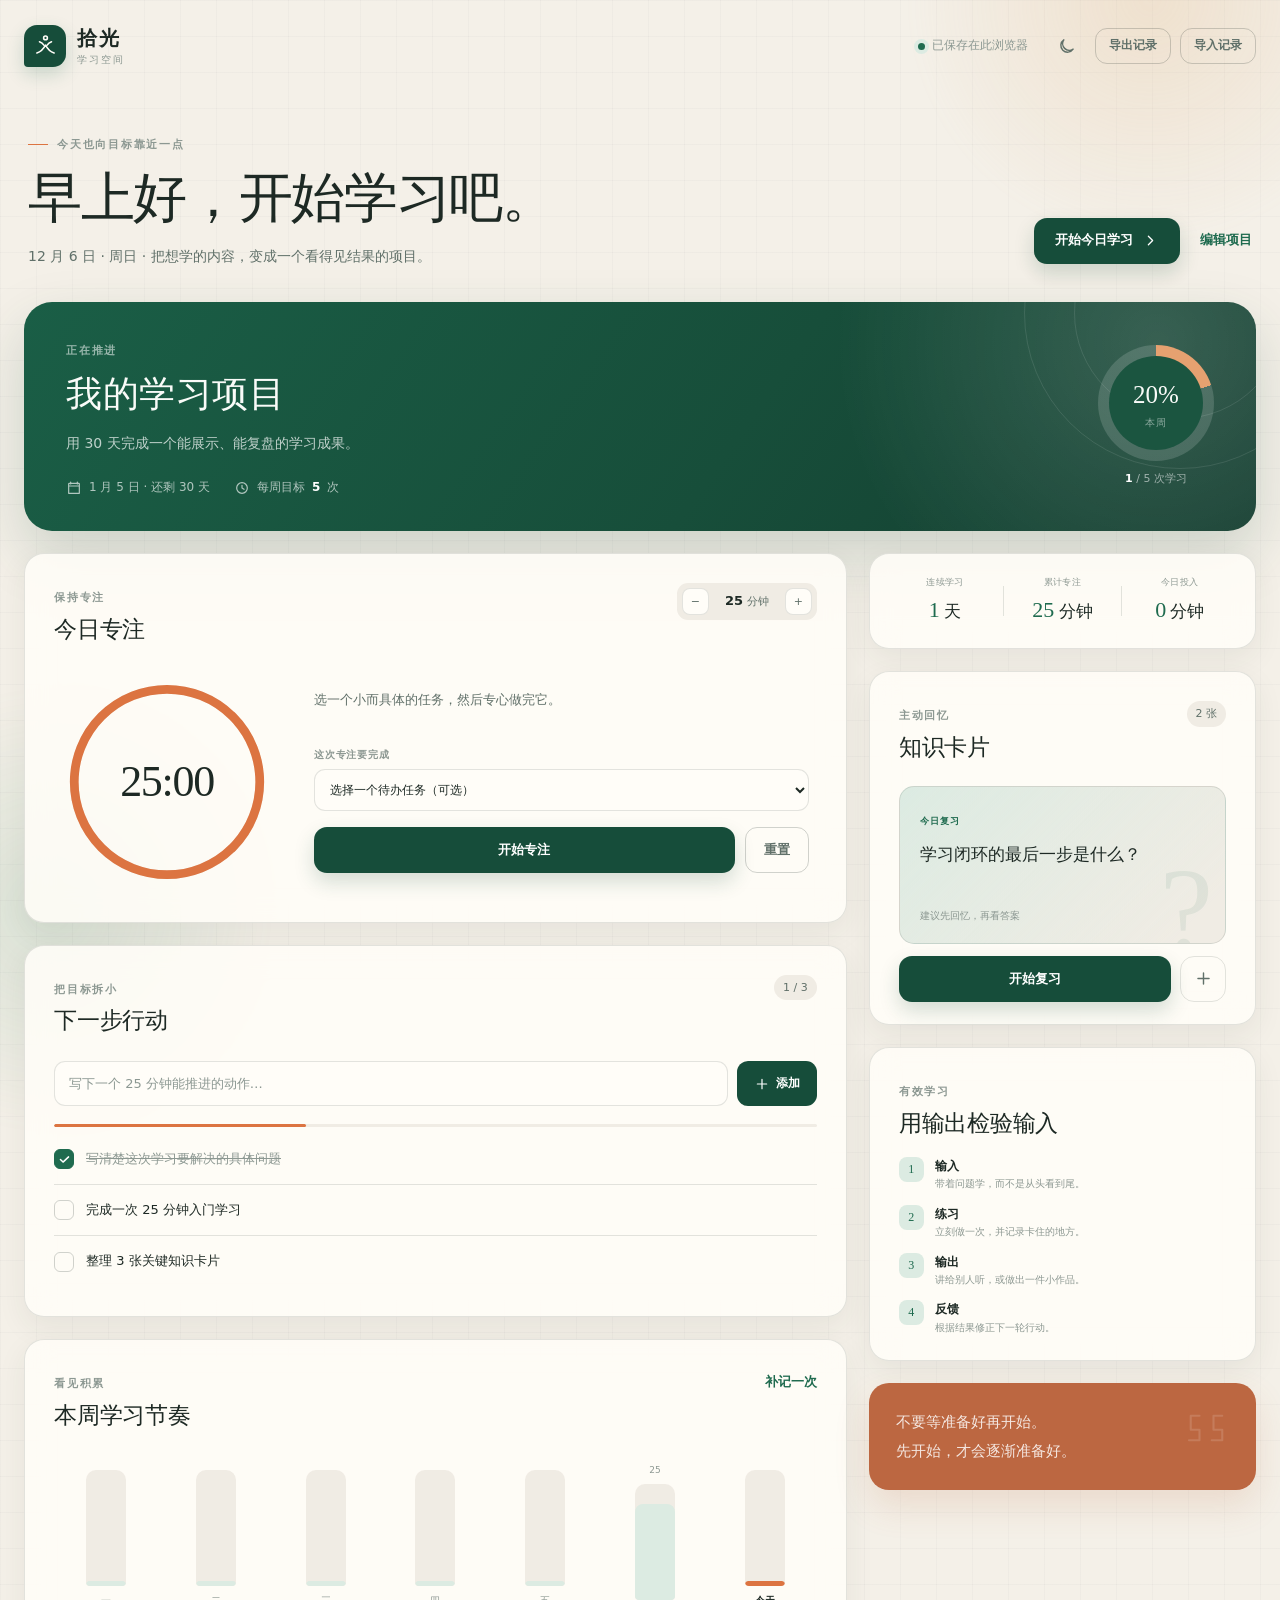
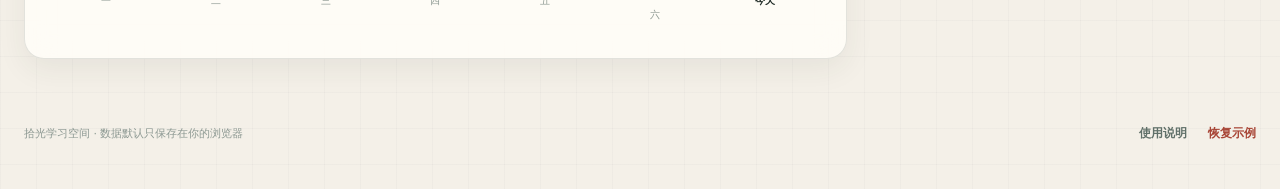
==== index.html @ 3e4a15e5 "Build interactive learning space" ====
<!doctype html>
<html lang="zh-CN">
<head>
  <meta charset="utf-8">
  <meta name="viewport" content="width=device-width, initial-scale=1">
  <meta name="description" content="一个免费、轻量、在浏览器本地保存进度的学习项目空间。">
  <meta name="theme-color" content="#f4f0e8">
  <title>拾光 · 我的学习空间</title>
  <link rel="icon" href="assets/favicon.svg" type="image/svg+xml">
  <link rel="manifest" href="manifest.webmanifest">
  <link rel="stylesheet" href="styles.css">
</head>
<body>
  <div class="page-glow page-glow-one" aria-hidden="true"></div>
  <div class="page-glow page-glow-two" aria-hidden="true"></div>

  <header class="topbar">
    <a class="brand" href="#top" aria-label="返回学习空间顶部">
      <span class="brand-mark" aria-hidden="true">
        <svg viewBox="0 0 36 36" role="img">
          <path d="M8 25.5c4.3-1.3 7.5-4.4 10-9.1 2.5 4.7 5.7 7.8 10 9.1"/>
          <path d="M11 12.5c2.2.8 4 2.2 5.4 4.2M25 12.5c-2.2.8-4 2.2-5.4 4.2"/>
          <circle cx="18" cy="8" r="2.2"/>
        </svg>
      </span>
      <span>
        <strong>拾光</strong>
        <small>学习空间</small>
      </span>
    </a>

    <nav class="top-actions" aria-label="页面工具">
      <span class="save-status"><i></i> 已保存在此浏览器</span>
      <button class="icon-button" id="themeButton" type="button" aria-label="切换深浅色主题" title="切换主题">
        <svg class="sun-icon" viewBox="0 0 24 24" aria-hidden="true">
          <circle cx="12" cy="12" r="4"></circle>
          <path d="M12 2v2M12 20v2M4.93 4.93l1.42 1.42M17.66 17.66l1.41 1.41M2 12h2M20 12h2M4.93 19.07l1.42-1.42M17.66 6.34l1.41-1.41"></path>
        </svg>
        <svg class="moon-icon" viewBox="0 0 24 24" aria-hidden="true">
          <path d="M20.4 15.4A8.5 8.5 0 0 1 8.6 3.6 8.5 8.5 0 1 0 20.4 15.4Z"></path>
        </svg>
      </button>
      <button class="secondary-button compact" id="exportButton" type="button">导出记录</button>
      <button class="secondary-button compact" id="importButton" type="button">导入记录</button>
      <input id="importFile" type="file" accept="application/json,.json" hidden>
    </nav>
  </header>

  <main id="top">
    <section class="hero">
      <div>
        <p class="eyebrow"><span></span> 今天也向目标靠近一点</p>
        <h1 id="greeting">早上好，开始学习吧。</h1>
        <p class="hero-copy" id="dateLine">把想学的内容，变成一个看得见结果的项目。</p>
      </div>
      <div class="hero-actions">
        <button class="primary-button" id="startTodayButton" type="button">
          开始今日学习
          <svg viewBox="0 0 24 24" aria-hidden="true"><path d="m9 18 6-6-6-6"></path></svg>
        </button>
        <button class="text-button" id="editProjectButton" type="button">编辑项目</button>
      </div>
    </section>

    <section class="project-banner" aria-labelledby="projectTitle">
      <div class="project-copy">
        <span class="section-kicker">正在推进</span>
        <h2 id="projectTitle">我的学习项目</h2>
        <p id="projectOutcome">用 30 天完成一个能展示、能复盘的学习成果。</p>
        <div class="project-meta">
          <span>
            <svg viewBox="0 0 24 24" aria-hidden="true"><path d="M7 3v3M17 3v3M4 9h16M5 5h14a1 1 0 0 1 1 1v14H4V6a1 1 0 0 1 1-1Z"></path></svg>
            <span id="deadlineLabel">目标日期</span>
          </span>
          <span>
            <svg viewBox="0 0 24 24" aria-hidden="true"><circle cx="12" cy="12" r="8"></circle><path d="M12 8v4l3 2"></path></svg>
            每周目标 <strong id="weeklyTargetLabel">5</strong> 次
          </span>
        </div>
      </div>
      <div class="progress-wrap" aria-label="本周学习进度">
        <div class="progress-ring" id="weeklyRing">
          <div class="progress-ring-inner">
            <strong id="weeklyProgress">0%</strong>
            <span>本周</span>
          </div>
        </div>
        <p><strong id="weeklyCount">0</strong> / <span id="weeklyGoal">5</span> 次学习</p>
      </div>
    </section>

    <div class="dashboard-grid">
      <div class="main-column">
        <section class="card focus-card" id="focusSection">
          <div class="card-heading">
            <div>
              <span class="section-kicker">保持专注</span>
              <h2>今日专注</h2>
            </div>
            <div class="duration-control" aria-label="调整专注时长">
              <button id="minusFiveButton" type="button" aria-label="减少五分钟">−</button>
              <span><strong id="focusMinutes">25</strong> 分钟</span>
              <button id="plusFiveButton" type="button" aria-label="增加五分钟">+</button>
            </div>
          </div>

          <div class="timer-panel">
            <div class="timer-visual">
              <svg viewBox="0 0 120 120" aria-hidden="true">
                <circle class="timer-track" cx="60" cy="60" r="53"></circle>
                <circle class="timer-progress" id="timerProgress" cx="60" cy="60" r="53"></circle>
              </svg>
              <div class="timer-time" id="timerDisplay" aria-live="polite">25:00</div>
            </div>
            <div class="timer-copy">
              <p id="timerHint">选一个小而具体的任务，然后专心做完它。</p>
              <label class="focus-task-label" for="focusTaskSelect">这次专注要完成</label>
              <select id="focusTaskSelect" class="select-input">
                <option value="">选择一个待办任务（可选）</option>
              </select>
              <div class="timer-actions">
                <button class="primary-button" id="timerButton" type="button">开始专注</button>
                <button class="secondary-button" id="resetTimerButton" type="button">重置</button>
              </div>
            </div>
          </div>
        </section>

        <section class="card tasks-card">
          <div class="card-heading">
            <div>
              <span class="section-kicker">把目标拆小</span>
              <h2>下一步行动</h2>
            </div>
            <span class="count-badge" id="taskCount">0 / 0</span>
          </div>

          <form class="quick-add" id="taskForm">
            <label class="sr-only" for="taskInput">添加一个学习任务</label>
            <input id="taskInput" type="text" maxlength="120" placeholder="写下一个 25 分钟能推进的动作…" autocomplete="off" required>
            <button class="add-button" type="submit" aria-label="添加任务">
              <svg viewBox="0 0 24 24" aria-hidden="true"><path d="M12 5v14M5 12h14"></path></svg>
              添加
            </button>
          </form>

          <div class="task-progress-line" aria-hidden="true"><span id="taskProgressBar"></span></div>
          <ul class="task-list" id="taskList"></ul>
          <div class="empty-state" id="taskEmpty" hidden>
            <span>01</span>
            <p>先写下一个足够小、今天就能开始的行动。</p>
          </div>
        </section>

        <section class="card rhythm-card">
          <div class="card-heading">
            <div>
              <span class="section-kicker">看见积累</span>
              <h2>本周学习节奏</h2>
            </div>
            <button class="text-button" id="logSessionButton" type="button">补记一次</button>
          </div>
          <div class="week-chart" id="weekChart" aria-label="最近七天学习分钟数"></div>
        </section>
      </div>

      <aside class="side-column">
        <section class="card stats-card">
          <div class="stat-item">
            <span>连续学习</span>
            <strong><b id="streakDays">0</b> 天</strong>
          </div>
          <div class="stat-divider"></div>
          <div class="stat-item">
            <span>累计专注</span>
            <strong><b id="totalMinutes">0</b> 分钟</strong>
          </div>
          <div class="stat-divider"></div>
          <div class="stat-item">
            <span>今日投入</span>
            <strong><b id="todayMinutes">0</b> 分钟</strong>
          </div>
        </section>

        <section class="card review-card">
          <div class="card-heading">
            <div>
              <span class="section-kicker">主动回忆</span>
              <h2>知识卡片</h2>
            </div>
            <span class="count-badge" id="cardCount">0 张</span>
          </div>
          <div class="review-preview" id="reviewPreview">
            <span class="review-label">今日复习</span>
            <p id="reviewQuestion">学习闭环的最后一步是什么？</p>
            <div class="review-meta"><span id="reviewDetail">还没有知识卡片</span></div>
          </div>
          <div class="button-row">
            <button class="primary-button full" id="practiceButton" type="button">开始复习</button>
            <button class="icon-button bordered" id="addCardButton" type="button" aria-label="添加知识卡片" title="添加知识卡片">
              <svg viewBox="0 0 24 24" aria-hidden="true"><path d="M12 5v14M5 12h14"></path></svg>
            </button>
          </div>
        </section>

        <section class="card loop-card">
          <span class="section-kicker">有效学习</span>
          <h2>用输出检验输入</h2>
          <ol class="loop-list">
            <li><span>1</span><div><strong>输入</strong><small>带着问题学，而不是从头看到尾。</small></div></li>
            <li><span>2</span><div><strong>练习</strong><small>立刻做一次，并记录卡住的地方。</small></div></li>
            <li><span>3</span><div><strong>输出</strong><small>讲给别人听，或做出一件小作品。</small></div></li>
            <li><span>4</span><div><strong>反馈</strong><small>根据结果修正下一轮行动。</small></div></li>
          </ol>
        </section>

        <section class="quote-card">
          <svg viewBox="0 0 32 32" aria-hidden="true"><path d="M10 9H5v8h5v6H4M23 9h-5v8h5v6h-6"></path></svg>
          <p>不要等准备好再开始。<br>先开始，才会逐渐准备好。</p>
        </section>
      </aside>
    </div>
  </main>

  <footer>
    <p>拾光学习空间 · 数据默认只保存在你的浏览器</p>
    <div>
      <button class="footer-button" id="helpButton" type="button">使用说明</button>
      <button class="footer-button danger-text" id="resetButton" type="button">恢复示例</button>
    </div>
  </footer>

  <dialog class="modal" id="projectDialog">
    <form id="projectForm" method="dialog">
      <div class="modal-heading">
        <div>
          <span class="section-kicker">项目设定</span>
          <h2>把学习变得具体</h2>
        </div>
        <button class="icon-button close-dialog" type="button" data-close-dialog="projectDialog" aria-label="关闭">×</button>
      </div>
      <label class="field">
        <span>项目名称</span>
        <input id="projectTitleInput" type="text" maxlength="60" required>
      </label>
      <label class="field">
        <span>完成后能做出什么？</span>
        <textarea id="projectOutcomeInput" rows="3" maxlength="240" required></textarea>
        <small>建议写成可验收的成果，例如“做出一份 5 页数据分析报告”。</small>
      </label>
      <div class="form-grid">
        <label class="field">
          <span>目标日期</span>
          <input id="projectDeadlineInput" type="date" required>
        </label>
        <label class="field">
          <span>每周学习次数</span>
          <input id="projectWeeklyInput" type="number" min="1" max="21" required>
        </label>
      </div>
      <div class="modal-actions">
        <button class="secondary-button close-dialog" type="button" data-close-dialog="projectDialog">取消</button>
        <button class="primary-button" type="submit">保存项目</button>
      </div>
    </form>
  </dialog>

  <dialog class="modal compact-modal" id="sessionDialog">
    <form id="sessionForm" method="dialog">
      <div class="modal-heading">
        <div>
          <span class="section-kicker">学习记录</span>
          <h2>补记一次学习</h2>
        </div>
        <button class="icon-button close-dialog" type="button" data-close-dialog="sessionDialog" aria-label="关闭">×</button>
      </div>
      <label class="field">
        <span>本次投入</span>
        <select id="sessionMinutesInput" class="select-input">
          <option value="15">15 分钟</option>
          <option value="25" selected>25 分钟</option>
          <option value="45">45 分钟</option>
          <option value="60">60 分钟</option>
          <option value="90">90 分钟</option>
        </select>
      </label>
      <label class="field">
        <span>完成了什么？</span>
        <input id="sessionNoteInput" type="text" maxlength="120" placeholder="例如：读完了第 1 章并做了笔记">
      </label>
      <div class="modal-actions">
        <button class="secondary-button close-dialog" type="button" data-close-dialog="sessionDialog">取消</button>
        <button class="primary-button" type="submit">记录学习</button>
      </div>
    </form>
  </dialog>

  <dialog class="modal compact-modal" id="cardDialog">
    <form id="cardForm" method="dialog">
      <div class="modal-heading">
        <div>
          <span class="section-kicker">主动回忆</span>
          <h2>添加知识卡片</h2>
        </div>
        <button class="icon-button close-dialog" type="button" data-close-dialog="cardDialog" aria-label="关闭">×</button>
      </div>
      <label class="field">
        <span>问题</span>
        <textarea id="cardQuestionInput" rows="2" maxlength="180" placeholder="一个具体、能检验理解的问题" required></textarea>
      </label>
      <label class="field">
        <span>答案</span>
        <textarea id="cardAnswerInput" rows="4" maxlength="600" placeholder="尽量用自己的话回答" required></textarea>
      </label>
      <div class="modal-actions">
        <button class="secondary-button close-dialog" type="button" data-close-dialog="cardDialog">取消</button>
        <button class="primary-button" type="submit">保存卡片</button>
      </div>
    </form>
  </dialog>

  <dialog class="modal review-dialog" id="reviewDialog">
    <div class="modal-heading">
      <div>
        <span class="section-kicker">回忆，再看答案</span>
        <h2>知识卡片</h2>
      </div>
      <button class="icon-button" id="closeReviewButton" type="button" aria-label="关闭">×</button>
    </div>
    <div class="flashcard" id="flashcard" tabindex="0" role="button" aria-label="点击显示答案">
      <span class="flashcard-side">问题</span>
      <p id="practiceQuestion"></p>
      <span class="flip-hint">想好后点击卡片查看答案</span>
      <div class="flashcard-answer" id="flashcardAnswer" hidden>
        <span class="flashcard-side">答案</span>
        <p id="practiceAnswer"></p>
      </div>
    </div>
    <div class="review-actions">
      <button class="secondary-button" id="deleteCardButton" type="button">删除此卡</button>
      <div>
        <button class="secondary-button" id="nextCardButton" type="button">下一张</button>
        <button class="primary-button" id="knownCardButton" type="button">已掌握，下一张</button>
      </div>
    </div>
    <p class="review-progress-text" id="reviewProgressText"></p>
  </dialog>

  <dialog class="modal compact-modal" id="helpDialog">
    <div class="modal-heading">
      <div>
        <span class="section-kicker">从这里开始</span>
        <h2>三步建立你的项目</h2>
      </div>
      <button class="icon-button close-dialog" type="button" data-close-dialog="helpDialog" aria-label="关闭">×</button>
    </div>
    <ol class="help-steps">
      <li><strong>定义成果</strong><span>先写清“学完后能做出什么”，不要只写“学会某知识”。</span></li>
      <li><strong>拆成行动</strong><span>每次任务控制在一个专注时段内，完成后立即勾选。</span></li>
      <li><strong>留下证据</strong><span>用知识卡片、作品或学习记录保存理解，方便以后复盘。</span></li>
    </ol>
    <p class="local-note">所有记录都保存在当前浏览器。清理浏览器数据或换设备前，请先使用“导出记录”备份。</p>
    <button class="primary-button full close-dialog" type="button" data-close-dialog="helpDialog">知道了</button>
  </dialog>

  <div class="toast" id="toast" role="status" aria-live="polite"></div>
  <script src="app.js"></script>
</body>
</html>
---- styles.css ----
:root {
  --bg: #f4f0e8;
  --surface: rgba(255, 253, 248, 0.88);
  --surface-solid: #fffdf8;
  --surface-muted: #f0ece4;
  --ink: #1d2924;
  --ink-soft: #607069;
  --ink-faint: #8c9892;
  --line: rgba(29, 41, 36, 0.12);
  --line-strong: rgba(29, 41, 36, 0.2);
  --green: #1f6b4f;
  --green-deep: #164d3a;
  --green-soft: #dcebe2;
  --orange: #dc7441;
  --orange-soft: #f8e2d5;
  --danger: #a84536;
  --shadow: 0 22px 60px rgba(47, 56, 49, 0.08);
  --shadow-small: 0 10px 30px rgba(47, 56, 49, 0.07);
  --radius-xl: 28px;
  --radius-lg: 20px;
  --radius-md: 14px;
  --font-serif: "Songti SC", "STSong", "Noto Serif CJK SC", Georgia, serif;
  --font-sans: "Noto Sans SC", "Microsoft YaHei", "PingFang SC", system-ui, sans-serif;
}

body[data-theme="dark"] {
  --bg: #141b18;
  --surface: rgba(28, 38, 33, 0.9);
  --surface-solid: #1c2621;
  --surface-muted: #24312b;
  --ink: #edf3ee;
  --ink-soft: #aebdb5;
  --ink-faint: #83928a;
  --line: rgba(234, 244, 237, 0.11);
  --line-strong: rgba(234, 244, 237, 0.2);
  --green: #6fbd97;
  --green-deep: #9dd7b8;
  --green-soft: #294a3b;
  --orange: #f09b6f;
  --orange-soft: #4a3127;
  --danger: #ef9a8b;
  --shadow: 0 22px 60px rgba(0, 0, 0, 0.18);
  --shadow-small: 0 10px 30px rgba(0, 0, 0, 0.16);
}

* {
  box-sizing: border-box;
}

[hidden] {
  display: none !important;
}

html {
  scroll-behavior: smooth;
}

body {
  margin: 0;
  min-width: 320px;
  color: var(--ink);
  background:
    linear-gradient(rgba(29, 41, 36, 0.025) 1px, transparent 1px),
    linear-gradient(90deg, rgba(29, 41, 36, 0.025) 1px, transparent 1px),
    var(--bg);
  background-size: 36px 36px;
  font-family: var(--font-sans);
  line-height: 1.6;
  transition: color 180ms ease, background-color 180ms ease;
}

button,
input,
textarea,
select {
  font: inherit;
}

button {
  color: inherit;
}

button,
a,
input,
textarea,
select,
[tabindex] {
  outline: none;
}

button:focus-visible,
a:focus-visible,
input:focus-visible,
textarea:focus-visible,
select:focus-visible,
[tabindex]:focus-visible {
  box-shadow: 0 0 0 3px var(--orange-soft), 0 0 0 5px var(--orange);
}

svg {
  display: block;
  fill: none;
  stroke: currentColor;
  stroke-linecap: round;
  stroke-linejoin: round;
  stroke-width: 1.8;
}

.sr-only {
  position: absolute;
  width: 1px;
  height: 1px;
  padding: 0;
  margin: -1px;
  overflow: hidden;
  clip: rect(0, 0, 0, 0);
  white-space: nowrap;
  border: 0;
}

.page-glow {
  position: fixed;
  z-index: -1;
  border-radius: 50%;
  filter: blur(8px);
  pointer-events: none;
}

.page-glow-one {
  width: 500px;
  height: 500px;
  top: -250px;
  right: -120px;
  background: radial-gradient(circle, rgba(223, 174, 120, 0.23), transparent 68%);
}

.page-glow-two {
  width: 460px;
  height: 460px;
  bottom: -240px;
  left: -180px;
  background: radial-gradient(circle, rgba(79, 148, 113, 0.16), transparent 68%);
}

.topbar {
  width: min(1240px, calc(100% - 48px));
  height: 92px;
  margin: 0 auto;
  display: flex;
  align-items: center;
  justify-content: space-between;
  gap: 24px;
}

.brand {
  display: inline-flex;
  align-items: center;
  gap: 11px;
  color: var(--ink);
  text-decoration: none;
}

.brand-mark {
  display: grid;
  place-items: center;
  width: 42px;
  height: 42px;
  color: var(--surface-solid);
  background: var(--green-deep);
  border-radius: 13px 13px 13px 4px;
  box-shadow: 0 7px 18px rgba(31, 107, 79, 0.2);
}

.brand-mark svg {
  width: 31px;
  height: 31px;
}

.brand > span:last-child {
  display: flex;
  flex-direction: column;
  line-height: 1.1;
}

.brand strong {
  font-family: var(--font-serif);
  font-size: 20px;
  letter-spacing: 0.1em;
}

.brand small {
  margin-top: 5px;
  color: var(--ink-faint);
  font-size: 10px;
  letter-spacing: 0.2em;
  text-transform: uppercase;
}

.top-actions {
  display: flex;
  align-items: center;
  gap: 9px;
}

.save-status {
  display: flex;
  align-items: center;
  gap: 7px;
  margin-right: 10px;
  color: var(--ink-faint);
  font-size: 12px;
}

.save-status i {
  width: 7px;
  height: 7px;
  background: var(--green);
  border-radius: 50%;
  box-shadow: 0 0 0 4px var(--green-soft);
}

.icon-button,
.secondary-button,
.primary-button,
.text-button,
.footer-button,
.add-button {
  border: 0;
  cursor: pointer;
  transition: transform 160ms ease, background-color 160ms ease, color 160ms ease, border-color 160ms ease;
}

.icon-button {
  display: inline-grid;
  place-items: center;
  width: 39px;
  height: 39px;
  padding: 0;
  color: var(--ink-soft);
  background: transparent;
  border-radius: 50%;
}

.icon-button:hover {
  background: var(--surface-muted);
  color: var(--ink);
}

.icon-button svg {
  width: 19px;
  height: 19px;
}

.icon-button.bordered {
  width: 46px;
  height: 46px;
  border: 1px solid var(--line);
  border-radius: var(--radius-md);
}

.sun-icon {
  display: none;
}

body[data-theme="dark"] .sun-icon {
  display: block;
}

body[data-theme="dark"] .moon-icon {
  display: none;
}

.secondary-button {
  min-height: 43px;
  padding: 0 18px;
  color: var(--ink-soft);
  background: transparent;
  border: 1px solid var(--line-strong);
  border-radius: 12px;
  font-size: 13px;
  font-weight: 650;
}

.secondary-button:hover {
  color: var(--ink);
  background: var(--surface-muted);
  border-color: var(--line-strong);
}

.secondary-button.compact {
  min-height: 36px;
  padding: 0 13px;
  font-size: 12px;
}

.primary-button {
  display: inline-flex;
  align-items: center;
  justify-content: center;
  gap: 9px;
  min-height: 46px;
  padding: 0 21px;
  color: #fff;
  background: var(--green-deep);
  border-radius: 13px;
  box-shadow: 0 9px 20px rgba(22, 77, 58, 0.18);
  font-size: 13px;
  font-weight: 700;
}

body[data-theme="dark"] .primary-button {
  color: #14231b;
}

.primary-button:hover {
  background: var(--green);
  transform: translateY(-1px);
}

.primary-button:active,
.secondary-button:active,
.add-button:active {
  transform: translateY(1px);
}

.primary-button svg {
  width: 17px;
  height: 17px;
}

.primary-button.full {
  flex: 1;
  width: 100%;
}

.text-button,
.footer-button {
  padding: 3px 0;
  color: var(--green);
  background: transparent;
  font-size: 13px;
  font-weight: 700;
}

.text-button {
  border-bottom: 1px solid transparent;
}

.text-button:hover,
.footer-button:hover {
  border-color: currentColor;
}

.footer-button {
  color: var(--ink-soft);
  font-size: 12px;
}

.danger-text {
  color: var(--danger);
}

main {
  width: min(1240px, calc(100% - 48px));
  margin: 0 auto;
}

.hero {
  display: flex;
  align-items: flex-end;
  justify-content: space-between;
  gap: 32px;
  padding: 44px 4px 34px;
}

.eyebrow,
.section-kicker {
  color: var(--ink-faint);
  font-size: 11px;
  font-weight: 700;
  letter-spacing: 0.16em;
  text-transform: uppercase;
}

.eyebrow {
  display: flex;
  align-items: center;
  gap: 9px;
  margin: 0 0 12px;
}

.eyebrow span {
  width: 20px;
  height: 1px;
  background: var(--orange);
}

.hero h1 {
  max-width: 740px;
  margin: 0;
  font-family: var(--font-serif);
  font-size: clamp(32px, 4.2vw, 54px);
  font-weight: 500;
  line-height: 1.22;
  letter-spacing: -0.025em;
}

.hero-copy {
  margin: 14px 0 0;
  color: var(--ink-soft);
  font-size: 14px;
}

.hero-actions {
  display: flex;
  align-items: center;
  gap: 20px;
  padding-bottom: 4px;
  flex-shrink: 0;
}

.project-banner {
  position: relative;
  overflow: hidden;
  display: flex;
  align-items: center;
  justify-content: space-between;
  gap: 28px;
  min-height: 212px;
  padding: 34px 42px;
  color: #f9fbf8;
  background:
    radial-gradient(circle at 92% 18%, rgba(255, 255, 255, 0.15), transparent 28%),
    linear-gradient(125deg, #1a5e46 0%, #174e3a 58%, #143e30 100%);
  border-radius: var(--radius-xl);
  box-shadow: 0 24px 58px rgba(21, 74, 55, 0.18);
}

.project-banner::before,
.project-banner::after {
  content: "";
  position: absolute;
  border: 1px solid rgba(255, 255, 255, 0.1);
  border-radius: 50%;
}

.project-banner::before {
  width: 310px;
  height: 310px;
  right: -80px;
  top: -145px;
}

.project-banner::after {
  width: 210px;
  height: 210px;
  right: -30px;
  top: -95px;
}

.project-copy {
  position: relative;
  z-index: 1;
  max-width: 720px;
}

.project-banner .section-kicker {
  color: rgba(255, 255, 255, 0.55);
}

.project-copy h2 {
  margin: 5px 0 8px;
  font-family: var(--font-serif);
  font-size: clamp(25px, 3vw, 36px);
  font-weight: 500;
  letter-spacing: 0.015em;
}

.project-copy > p {
  margin: 0;
  color: rgba(255, 255, 255, 0.72);
  font-size: 14px;
}

.project-meta {
  display: flex;
  flex-wrap: wrap;
  gap: 10px 24px;
  margin-top: 24px;
  color: rgba(255, 255, 255, 0.66);
  font-size: 12px;
}

.project-meta span {
  display: flex;
  align-items: center;
  gap: 7px;
}

.project-meta svg {
  width: 16px;
  height: 16px;
}

.project-meta strong {
  color: #fff;
  font-weight: 700;
}

.progress-wrap {
  position: relative;
  z-index: 1;
  display: flex;
  flex-direction: column;
  align-items: center;
  flex-shrink: 0;
}

.progress-ring {
  display: grid;
  place-items: center;
  width: 116px;
  height: 116px;
  background: conic-gradient(#e6a170 var(--progress, 0%), rgba(255, 255, 255, 0.15) 0);
  border-radius: 50%;
}

.progress-ring-inner {
  display: flex;
  align-items: center;
  justify-content: center;
  flex-direction: column;
  width: 94px;
  height: 94px;
  background: #1b5540;
  border-radius: 50%;
}

.progress-ring strong {
  font-family: var(--font-serif);
  font-size: 25px;
  font-weight: 500;
}

.progress-ring span {
  color: rgba(255, 255, 255, 0.5);
  font-size: 10px;
  letter-spacing: 0.12em;
}

.progress-wrap > p {
  margin: 9px 0 0;
  color: rgba(255, 255, 255, 0.56);
  font-size: 11px;
}

.progress-wrap > p strong {
  color: #fff;
}

.dashboard-grid {
  display: grid;
  grid-template-columns: minmax(0, 1.7fr) minmax(310px, 0.8fr);
  gap: 22px;
  margin-top: 22px;
  align-items: start;
}

.main-column,
.side-column {
  display: grid;
  gap: 22px;
}

.card {
  padding: 29px;
  background: var(--surface);
  border: 1px solid var(--line);
  border-radius: var(--radius-lg);
  box-shadow: var(--shadow-small);
  backdrop-filter: blur(14px);
}

.card-heading {
  display: flex;
  align-items: flex-start;
  justify-content: space-between;
  gap: 18px;
}

.card-heading h2,
.loop-card h2 {
  margin: 3px 0 0;
  font-family: var(--font-serif);
  font-size: 23px;
  font-weight: 500;
  letter-spacing: -0.01em;
}

.duration-control {
  display: flex;
  align-items: center;
  gap: 9px;
  padding: 5px;
  color: var(--ink-soft);
  background: var(--surface-muted);
  border-radius: 11px;
  font-size: 11px;
}

.duration-control button {
  display: grid;
  place-items: center;
  width: 27px;
  height: 27px;
  padding: 0;
  color: var(--ink-soft);
  background: var(--surface-solid);
  border: 1px solid var(--line);
  border-radius: 8px;
  cursor: pointer;
}

.duration-control span {
  min-width: 58px;
  text-align: center;
}

.duration-control strong {
  color: var(--ink);
  font-size: 13px;
}

.timer-panel {
  display: grid;
  grid-template-columns: 220px 1fr;
  align-items: center;
  gap: 32px;
  padding: 28px 8px 6px;
}

.timer-visual {
  position: relative;
  display: grid;
  place-items: center;
  width: 210px;
  height: 210px;
}

.timer-visual svg {
  position: absolute;
  inset: 0;
  width: 100%;
  height: 100%;
  transform: rotate(-90deg);
}

.timer-track,
.timer-progress {
  fill: none;
  stroke-width: 5;
}

.timer-track {
  stroke: var(--surface-muted);
}

.timer-progress {
  stroke: var(--orange);
  stroke-dasharray: 333;
  stroke-dashoffset: 0;
  transition: stroke-dashoffset 350ms linear;
}

.timer-time {
  font-family: var(--font-serif);
  font-size: 44px;
  font-variant-numeric: tabular-nums;
  letter-spacing: -0.03em;
}

.timer-copy > p {
  min-height: 44px;
  margin: 0 0 13px;
  color: var(--ink-soft);
  font-size: 13px;
}

.focus-task-label {
  display: block;
  margin-bottom: 6px;
  color: var(--ink-faint);
  font-size: 10px;
  font-weight: 700;
  letter-spacing: 0.08em;
}

.select-input,
.quick-add input,
.field input,
.field textarea {
  width: 100%;
  color: var(--ink);
  background: var(--surface-solid);
  border: 1px solid var(--line);
  border-radius: 11px;
}

.select-input {
  height: 42px;
  padding: 0 11px;
  font-size: 12px;
}

.timer-actions {
  display: flex;
  gap: 10px;
  margin-top: 16px;
}

.timer-actions .primary-button {
  flex: 1;
}

.count-badge {
  padding: 4px 9px;
  color: var(--ink-soft);
  background: var(--surface-muted);
  border-radius: 999px;
  font-size: 11px;
  font-variant-numeric: tabular-nums;
}

.quick-add {
  display: flex;
  gap: 9px;
  margin-top: 21px;
}

.quick-add input {
  flex: 1;
  min-width: 0;
  height: 45px;
  padding: 0 14px;
  font-size: 13px;
}

.quick-add input::placeholder,
.field input::placeholder,
.field textarea::placeholder {
  color: var(--ink-faint);
}

.quick-add input:focus,
.field input:focus,
.field textarea:focus,
.select-input:focus {
  border-color: var(--green);
}

.add-button {
  display: flex;
  align-items: center;
  gap: 6px;
  height: 45px;
  padding: 0 17px;
  color: #fff;
  background: var(--green-deep);
  border-radius: 11px;
  font-size: 12px;
  font-weight: 700;
}

body[data-theme="dark"] .add-button {
  color: #14231b;
}

.add-button svg {
  width: 16px;
  height: 16px;
}

.task-progress-line {
  height: 3px;
  margin: 18px 0 2px;
  overflow: hidden;
  background: var(--surface-muted);
  border-radius: 99px;
}

.task-progress-line span {
  display: block;
  width: 0;
  height: 100%;
  background: var(--orange);
  border-radius: inherit;
  transition: width 240ms ease;
}

.task-list {
  display: grid;
  margin: 7px 0 0;
  padding: 0;
  list-style: none;
}

.task-item {
  display: flex;
  align-items: center;
  gap: 12px;
  min-height: 51px;
  border-bottom: 1px solid var(--line);
}

.task-item:last-child {
  border-bottom: 0;
}

.task-check {
  position: relative;
  flex-shrink: 0;
  display: grid;
  place-items: center;
  width: 20px;
  height: 20px;
  padding: 0;
  background: transparent;
  border: 1.5px solid var(--line-strong);
  border-radius: 6px;
  cursor: pointer;
}

.task-check svg {
  width: 13px;
  height: 13px;
  opacity: 0;
  color: #fff;
}

.task-item.done .task-check {
  background: var(--green);
  border-color: var(--green);
}

.task-item.done .task-check svg {
  opacity: 1;
}

.task-title {
  flex: 1;
  min-width: 0;
  padding: 10px 0;
  color: var(--ink);
  font-size: 13px;
  overflow-wrap: anywhere;
}

.task-item.done .task-title {
  color: var(--ink-faint);
  text-decoration: line-through;
  text-decoration-color: var(--ink-faint);
}

.task-delete {
  width: 28px;
  height: 28px;
  padding: 0;
  color: var(--ink-faint);
  background: transparent;
  border: 0;
  border-radius: 50%;
  opacity: 0;
  cursor: pointer;
  transition: opacity 150ms ease, color 150ms ease, background-color 150ms ease;
}

.task-item:hover .task-delete,
.task-delete:focus-visible {
  opacity: 1;
}

.task-delete:hover {
  color: var(--danger);
  background: var(--surface-muted);
}

.empty-state {
  display: flex;
  align-items: center;
  gap: 16px;
  padding: 24px 8px 12px;
  color: var(--ink-soft);
}

.empty-state span {
  font-family: var(--font-serif);
  font-size: 30px;
  color: var(--line-strong);
}

.empty-state p {
  margin: 0;
  font-size: 13px;
}

.rhythm-card {
  padding-bottom: 25px;
}

.week-chart {
  display: grid;
  grid-template-columns: repeat(7, 1fr);
  gap: 16px;
  height: 170px;
  margin-top: 28px;
  padding: 0 5px;
}

.day-column {
  display: flex;
  align-items: center;
  flex-direction: column;
  gap: 7px;
  min-width: 0;
}

.day-bar-wrap {
  position: relative;
  display: flex;
  align-items: flex-end;
  justify-content: center;
  width: 100%;
  max-width: 40px;
  height: 116px;
  overflow: hidden;
  background: var(--surface-muted);
  border-radius: 10px 10px 4px 4px;
}

.day-bar {
  width: 100%;
  min-height: 5px;
  background: var(--green-soft);
  border-radius: 8px 8px 3px 3px;
  transition: height 350ms ease;
}

.day-column.today .day-bar {
  background: var(--orange);
}

.day-column.today .day-label {
  color: var(--ink);
  font-weight: 700;
}

.day-value {
  color: var(--ink-faint);
  font-size: 9px;
  font-variant-numeric: tabular-nums;
}

.day-label {
  color: var(--ink-faint);
  font-size: 10px;
}

.stats-card {
  display: grid;
  grid-template-columns: 1fr auto 1fr auto 1fr;
  align-items: center;
  padding: 21px 17px;
}

.stat-item {
  display: flex;
  align-items: center;
  flex-direction: column;
  gap: 2px;
  text-align: center;
}

.stat-item > span {
  color: var(--ink-faint);
  font-size: 9px;
  letter-spacing: 0.04em;
}

.stat-item strong {
  font-family: var(--font-serif);
  font-size: 17px;
  font-weight: 500;
  white-space: nowrap;
}

.stat-item b {
  color: var(--green);
  font-size: 22px;
  font-weight: 500;
}

.stat-divider {
  width: 1px;
  height: 30px;
  background: var(--line);
}

.review-card {
  padding-bottom: 22px;
}

.review-preview {
  position: relative;
  margin-top: 20px;
  padding: 19px 20px;
  overflow: hidden;
  background:
    linear-gradient(135deg, var(--green-soft), transparent 90%),
    var(--surface-muted);
  border: 1px solid var(--line);
  border-radius: 15px;
}

.review-preview::after {
  content: "?";
  position: absolute;
  right: 12px;
  bottom: -28px;
  color: var(--green);
  opacity: 0.08;
  font-family: var(--font-serif);
  font-size: 120px;
  line-height: 1;
}

.review-label {
  color: var(--green);
  font-size: 9px;
  font-weight: 800;
  letter-spacing: 0.13em;
}

.review-preview p {
  position: relative;
  z-index: 1;
  min-height: 50px;
  margin: 10px 0 16px;
  font-family: var(--font-serif);
  font-size: 17px;
  line-height: 1.55;
}

.review-meta {
  position: relative;
  z-index: 1;
  color: var(--ink-faint);
  font-size: 10px;
}

.button-row {
  display: flex;
  gap: 9px;
  margin-top: 12px;
}

.loop-card {
  padding-bottom: 25px;
}

.loop-card h2 {
  margin-bottom: 15px;
}

.loop-list {
  display: grid;
  gap: 13px;
  margin: 0;
  padding: 0;
  list-style: none;
}

.loop-list li {
  display: flex;
  gap: 11px;
}

.loop-list li > span {
  display: grid;
  place-items: center;
  flex-shrink: 0;
  width: 25px;
  height: 25px;
  color: var(--green);
  background: var(--green-soft);
  border-radius: 8px;
  font-family: var(--font-serif);
  font-size: 12px;
}

.loop-list div {
  display: flex;
  flex-direction: column;
}

.loop-list strong {
  font-size: 12px;
}

.loop-list small {
  color: var(--ink-faint);
  font-size: 10px;
  line-height: 1.55;
}

.quote-card {
  position: relative;
  overflow: hidden;
  padding: 25px 27px;
  color: rgba(255, 255, 255, 0.84);
  background: #bc6741;
  border-radius: var(--radius-lg);
  box-shadow: 0 16px 35px rgba(188, 103, 65, 0.16);
}

.quote-card svg {
  position: absolute;
  top: 17px;
  right: 18px;
  width: 56px;
  height: 56px;
  opacity: 0.16;
  stroke-width: 1.2;
}

.quote-card p {
  position: relative;
  margin: 0;
  font-family: var(--font-serif);
  font-size: 15px;
  line-height: 1.9;
}

footer {
  display: flex;
  align-items: center;
  justify-content: space-between;
  width: min(1240px, calc(100% - 48px));
  min-height: 110px;
  margin: 20px auto 0;
  color: var(--ink-faint);
  font-size: 11px;
}

footer div {
  display: flex;
  gap: 21px;
}

.modal {
  width: min(560px, calc(100% - 30px));
  max-height: calc(100vh - 40px);
  padding: 29px;
  overflow-y: auto;
  color: var(--ink);
  background: var(--surface-solid);
  border: 1px solid var(--line);
  border-radius: 24px;
  box-shadow: 0 30px 90px rgba(0, 0, 0, 0.2);
}

.modal::backdrop {
  background: rgba(21, 31, 27, 0.5);
  backdrop-filter: blur(4px);
}

.compact-modal {
  width: min(480px, calc(100% - 30px));
}

.modal-heading {
  display: flex;
  align-items: flex-start;
  justify-content: space-between;
  gap: 20px;
  margin-bottom: 23px;
}

.modal-heading h2 {
  margin: 4px 0 0;
  font-family: var(--font-serif);
  font-size: 25px;
  font-weight: 500;
}

.close-dialog.icon-button,
#closeReviewButton {
  width: 34px;
  height: 34px;
  font-size: 24px;
  font-weight: 300;
}

.field {
  display: block;
  margin-top: 16px;
}

.field > span {
  display: block;
  margin-bottom: 7px;
  color: var(--ink-soft);
  font-size: 11px;
  font-weight: 700;
}

.field input {
  height: 45px;
  padding: 0 12px;
  font-size: 13px;
}

.field textarea {
  display: block;
  min-height: 80px;
  padding: 11px 12px;
  resize: vertical;
  font-size: 13px;
  line-height: 1.6;
}

.field small {
  display: block;
  margin-top: 5px;
  color: var(--ink-faint);
  font-size: 10px;
}

.form-grid {
  display: grid;
  grid-template-columns: 1fr 1fr;
  gap: 12px;
}

.modal-actions {
  display: flex;
  justify-content: flex-end;
  gap: 9px;
  margin-top: 25px;
}

.review-dialog {
  width: min(620px, calc(100% - 30px));
}

.flashcard {
  min-height: 280px;
  padding: 31px;
  background:
    radial-gradient(circle at 100% 100%, var(--orange-soft), transparent 40%),
    var(--surface-muted);
  border: 1px solid var(--line);
  border-radius: 19px;
  cursor: pointer;
}

.flashcard-side {
  color: var(--orange);
  font-size: 9px;
  font-weight: 800;
  letter-spacing: 0.16em;
}

.flashcard > p,
.flashcard-answer p {
  margin: 23px 0 0;
  font-family: var(--font-serif);
  font-size: clamp(20px, 3vw, 27px);
  line-height: 1.55;
}

.flip-hint {
  display: block;
  margin-top: 34px;
  color: var(--ink-faint);
  font-size: 10px;
}

.flashcard-answer {
  margin-top: 28px;
  padding-top: 24px;
  border-top: 1px dashed var(--line-strong);
}

.flashcard-answer p {
  color: var(--ink-soft);
  font-family: var(--font-sans);
  font-size: 15px;
  line-height: 1.8;
}

.review-actions {
  display: flex;
  align-items: center;
  justify-content: space-between;
  gap: 15px;
  margin-top: 17px;
}

.review-actions > div {
  display: flex;
  gap: 9px;
}

.review-progress-text {
  margin: 13px 0 0;
  color: var(--ink-faint);
  font-size: 10px;
  text-align: right;
}

.help-steps {
  display: grid;
  gap: 17px;
  margin: 0;
  padding: 0;
  list-style: none;
  counter-reset: help;
}

.help-steps li {
  display: grid;
  grid-template-columns: 80px 1fr;
  gap: 13px;
  padding-bottom: 16px;
  border-bottom: 1px solid var(--line);
}

.help-steps strong {
  color: var(--green);
  font-size: 12px;
}

.help-steps span,
.local-note {
  color: var(--ink-soft);
  font-size: 12px;
  line-height: 1.7;
}

.local-note {
  margin: 20px 0;
  padding: 12px 14px;
  background: var(--orange-soft);
  border-radius: 10px;
}

.toast {
  position: fixed;
  z-index: 100;
  left: 50%;
  bottom: 28px;
  max-width: calc(100% - 36px);
  padding: 11px 18px;
  color: #fff;
  background: #1c2923;
  border-radius: 11px;
  box-shadow: 0 12px 32px rgba(0, 0, 0, 0.2);
  font-size: 12px;
  opacity: 0;
  pointer-events: none;
  transform: translate(-50%, 14px);
  transition: opacity 180ms ease, transform 180ms ease;
}

.toast.show {
  opacity: 1;
  transform: translate(-50%, 0);
}

@media (max-width: 980px) {
  .dashboard-grid {
    grid-template-columns: 1fr;
  }

  .side-column {
    grid-template-columns: 1fr 1fr;
    align-items: start;
  }

  .stats-card {
    grid-column: 1 / -1;
  }

  .save-status {
    display: none;
  }
}

@media (max-width: 720px) {
  .topbar,
  main,
  footer {
    width: min(100% - 28px, 1240px);
  }

  .topbar {
    height: 76px;
  }

  .brand-mark {
    width: 38px;
    height: 38px;
  }

  .secondary-button.compact {
    display: none;
  }

  .hero {
    align-items: flex-start;
    flex-direction: column;
    padding: 30px 2px 25px;
    gap: 21px;
  }

  .hero h1 {
    font-size: 35px;
  }

  .hero-actions {
    width: 100%;
    justify-content: space-between;
  }

  .project-banner {
    align-items: flex-start;
    flex-direction: column;
    padding: 28px 24px;
  }

  .progress-wrap {
    align-items: center;
    flex-direction: row;
    gap: 16px;
  }

  .progress-ring {
    width: 84px;
    height: 84px;
  }

  .progress-ring-inner {
    width: 68px;
    height: 68px;
  }

  .progress-ring strong {
    font-size: 18px;
  }

  .progress-wrap > p {
    margin: 0;
  }

  .card {
    padding: 23px 20px;
  }

  .timer-panel {
    grid-template-columns: 1fr;
    justify-items: center;
    padding-top: 20px;
  }

  .timer-visual {
    width: 180px;
    height: 180px;
  }

  .timer-copy {
    width: 100%;
  }

  .timer-copy > p {
    min-height: 0;
    text-align: center;
  }

  .side-column {
    grid-template-columns: 1fr;
  }

  .stats-card {
    grid-column: auto;
  }

  .week-chart {
    gap: 8px;
  }

  .day-value {
    display: none;
  }

  .form-grid {
    grid-template-columns: 1fr;
  }

  footer {
    align-items: flex-start;
    flex-direction: column;
    justify-content: center;
    gap: 8px;
    padding: 15px 0;
  }

  .review-actions {
    align-items: stretch;
    flex-direction: column-reverse;
  }

  .review-actions > div {
    display: grid;
    grid-template-columns: 1fr 1.4fr;
  }

  .review-actions button {
    min-width: 0;
    padding-left: 9px;
    padding-right: 9px;
  }
}

@media (max-width: 420px) {
  .top-actions {
    gap: 2px;
  }

  .quick-add {
    flex-direction: column;
  }

  .add-button {
    justify-content: center;
  }

  .card-heading {
    gap: 9px;
  }

  .stats-card {
    padding-left: 8px;
    padding-right: 8px;
  }

  .stat-item strong {
    font-size: 14px;
  }

  .stat-item b {
    font-size: 18px;
  }
}

@media (prefers-reduced-motion: reduce) {
  *,
  *::before,
  *::after {
    scroll-behavior: auto !important;
    transition-duration: 0.01ms !important;
    animation-duration: 0.01ms !important;
  }
}
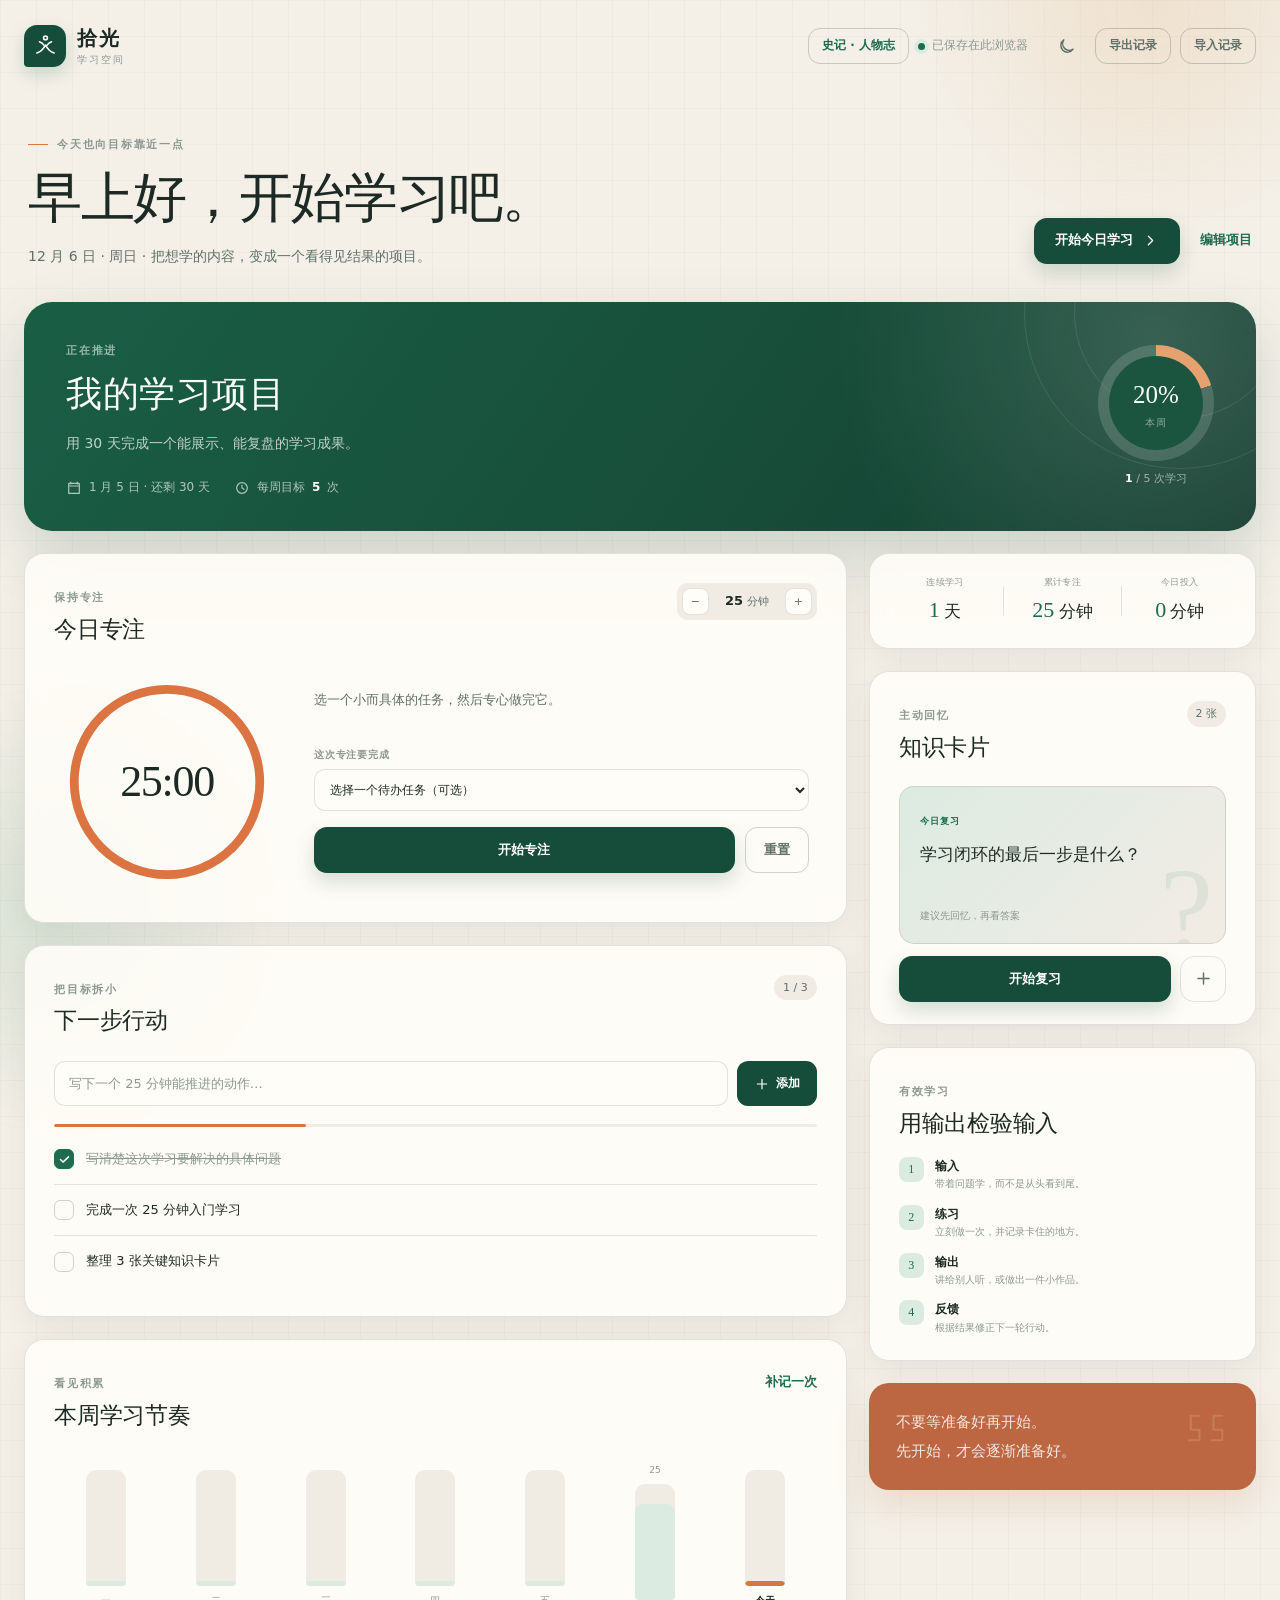
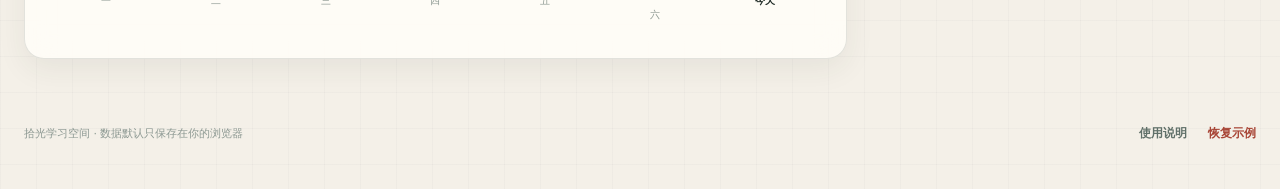
==== commit 956f2d1f: "Add interactive Shiji learning atlas" ====
--- a/index.html
+++ b/index.html
@@ -30,6 +30,7 @@
     </a>
 
     <nav class="top-actions" aria-label="页面工具">
+      <a class="secondary-button compact shiji-entry" href="shiji.html">史记 · 人物志</a>
       <span class="save-status"><i></i> 已保存在此浏览器</span>
       <button class="icon-button" id="themeButton" type="button" aria-label="切换深浅色主题" title="切换主题">
         <svg class="sun-icon" viewBox="0 0 24 24" aria-hidden="true">
--- a/styles.css
+++ b/styles.css
@@ -294,6 +294,13 @@
   font-size: 12px;
 }
 
+.shiji-entry {
+  display: inline-flex;
+  align-items: center;
+  color: var(--green);
+  text-decoration: none;
+}
+
 .primary-button {
   display: inline-flex;
   align-items: center;
@@ -1417,6 +1424,10 @@
     display: none;
   }
 
+  .secondary-button.compact.shiji-entry {
+    display: inline-flex;
+  }
+
   .hero {
     align-items: flex-start;
     flex-direction: column;
